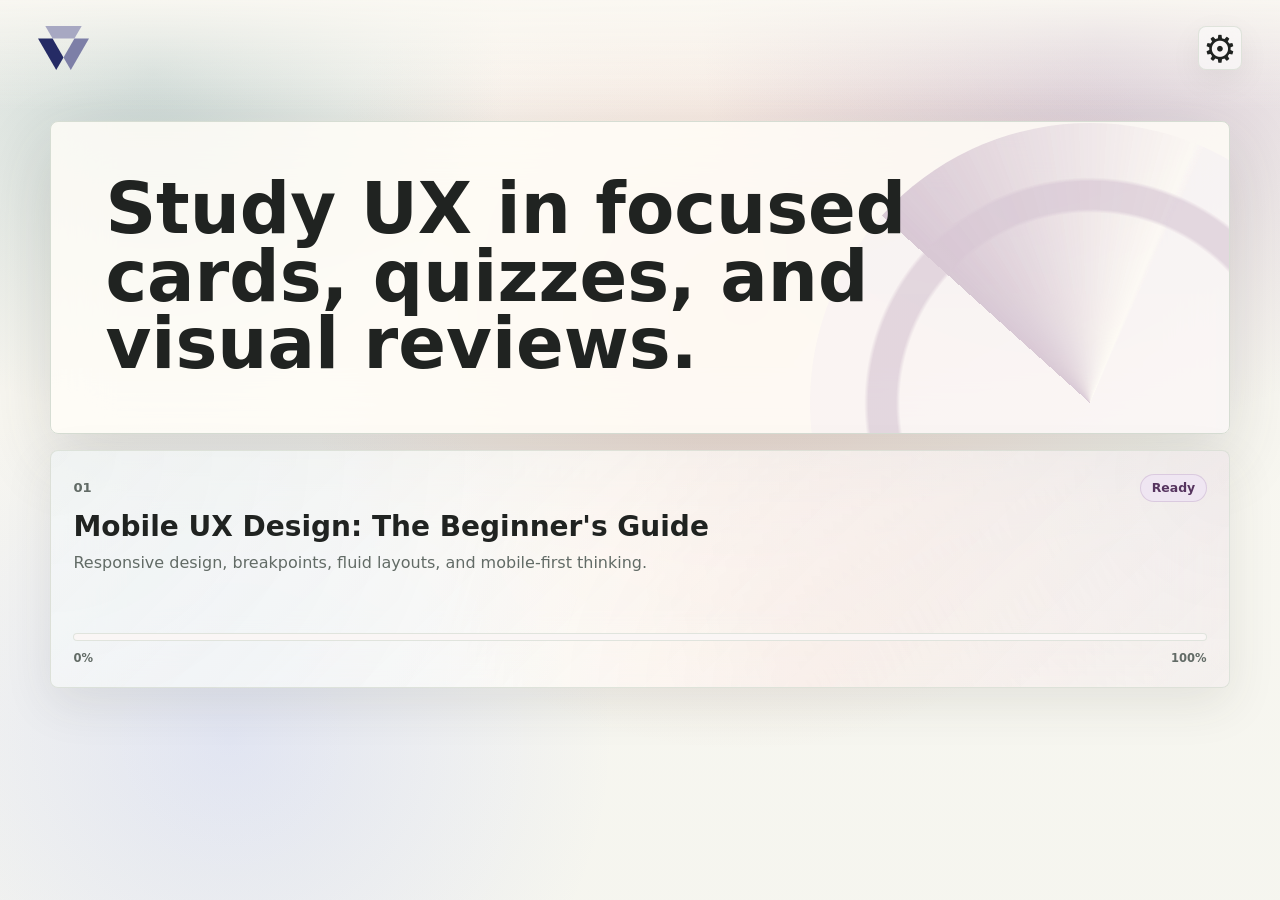
==== index.html @ ad71a4c9 "Center settings gear on all pages" ====
<!doctype html>
<html lang="en">
  <head>
    <meta charset="utf-8" />
    <meta name="viewport" content="width=device-width, initial-scale=1" />
    <meta name="theme-color" content="#28666e" />
    <title>UX Study App</title>
    <link rel="icon" href="assets/app-icon.svg" type="image/svg+xml" />
    <link rel="manifest" href="manifest.json" />
    <link rel="stylesheet" href="style.css?v=16" />
  </head>
  <body data-page="dashboard">
    <header class="app-topbar simple-topbar">
      <img class="home-logo" src="assets/Logo.svg" alt="GK" style="height:44px;width:auto;display:block;object-fit:contain;" />
      <button class="icon-button" type="button" data-open-settings aria-label="Open settings">
        <span class="gear-symbol" aria-hidden="true">⚙</span>
      </button>
    </header>

    <main class="shell">
      <section class="dashboard-hero">
        <div>
          <h1>Study UX in focused cards, quizzes, and visual reviews.</h1>
        </div>
      </section>

      <section class="course-grid" data-course-grid aria-label="Courses">
        <a
          class="course-card"
          href="courses/course-03-mobile-ux-design.html?v=16"
          data-course-card
          data-course-id="course-03"
          data-total-cards="12"
        >
          <div class="course-body">
            <div class="course-meta">
              <span class="course-small-number">01</span>
              <span class="pill">Ready</span>
            </div>
            <h2>Mobile UX Design: The Beginner's Guide</h2>
            <p>Responsive design, breakpoints, fluid layouts, and mobile-first thinking.</p>
            <div class="course-progress" aria-label="0% complete" data-course-progress>
              <span style="width: 0%"></span>
            </div>
            <div class="progress-scale" aria-hidden="true">
              <span data-progress-current>0%</span>
              <span>100%</span>
            </div>
          </div>
        </a>
      </section>
    </main>

    <aside class="settings-panel" data-settings-panel aria-hidden="true">
      <div class="settings-card" role="dialog" aria-modal="true" aria-labelledby="settings-title">
        <div class="settings-head">
          <h2 id="settings-title">Settings</h2>
          <button class="icon-button" type="button" data-close-settings aria-label="Close settings">×</button>
        </div>

        <div class="setting-row">
          <span>Mode</span>
          <div class="icon-choice" data-theme-choices>
            <button type="button" data-theme-choice="light" aria-label="Light mode">☼</button>
            <button type="button" data-theme-choice="dark" aria-label="Dark mode">☾</button>
          </div>
        </div>

        <div class="setting-row">
          <span>Accent</span>
          <div class="swatch-row" data-accent-choices>
            <button class="swatch teal" type="button" data-accent-choice="teal" aria-label="Calm teal"></button>
            <button class="swatch navy" type="button" data-accent-choice="navy" aria-label="Navy blue"></button>
            <button class="swatch plum" type="button" data-accent-choice="plum" aria-label="Plum"></button>
            <button class="swatch green" type="button" data-accent-choice="green" aria-label="Forest green"></button>
            <button class="swatch ocean" type="button" data-accent-choice="ocean" aria-label="Ocean blue"></button>
            <button class="swatch sunset" type="button" data-accent-choice="sunset" aria-label="Sunset"></button>
            <button class="swatch candy" type="button" data-accent-choice="candy" aria-label="Candy"></button>
            <button class="swatch mono-blue" type="button" data-accent-choice="mono-blue" aria-label="Black and blue"></button>
            <button class="swatch contrast" type="button" data-accent-choice="contrast" aria-label="High contrast"></button>
          </div>
        </div>

        <div class="setting-row">
          <span>Text size</span>
          <div class="stepper">
            <button type="button" data-text-decrease aria-label="Decrease text size">−</button>
            <strong data-text-size-value>0</strong>
            <button type="button" data-text-increase aria-label="Increase text size">+</button>
          </div>
        </div>

        <label class="toggle-row">
          <input data-setting-motion type="checkbox" />
          <span>Reduce motion</span>
        </label>
      </div>
    </aside>

    <script src="app.js?v=16"></script>
  </body>
</html>
---- style.css ----
:root {
  color-scheme: light;
  --bg: #faf8f2;
  --surface: rgba(255, 253, 247, 0.84);
  --surface-solid: #fffdf7;
  --surface-soft: #eef1ea;
  --text: #202321;
  --muted: #626b66;
  --border: #d6ddd3;
  --primary: #7b4c86;
  --primary-strong: #56345f;
  --summary-color: #b83bd6;
  --primary-soft: #eadff0;
  --accent: #28666e;
  --accent-2: #d8644f;
  --success: #2f7d57;
  --danger: #ad3636;
  --glass: rgba(255, 255, 255, 0.54);
  --glass-strong: rgba(255, 255, 255, 0.72);
  --shadow: 0 24px 70px rgba(54, 58, 52, 0.16);
  --radius: 8px;
  --font-scale: 1;
}

[data-theme="dark"] {
  color-scheme: dark;
  --bg: #121412;
  --surface: rgba(28, 31, 29, 0.86);
  --surface-solid: #1d211f;
  --surface-soft: #29302c;
  --text: #f4f1e9;
  --muted: #bdc6bf;
  --border: #3a453f;
  --primary: #c391d2;
  --primary-strong: #ead8f0;
  --summary-color: #f0a7ff;
  --primary-soft: #392442;
  --accent: #8dcfca;
  --accent-2: #f18b79;
  --glass: rgba(255, 255, 255, 0.08);
  --glass-strong: rgba(255, 255, 255, 0.12);
  --shadow: 0 24px 70px rgba(0, 0, 0, 0.34);
}

[data-accent="teal"] {
  --primary: #7b4c86;
  --primary-strong: #56345f;
  --summary-color: #b83bd6;
  --primary-soft: #eadff0;
  --accent: #28666e;
  --accent-2: #d8644f;
}

[data-accent="navy"] {
  --primary: #244f95;
  --primary-strong: #15345f;
  --summary-color: #126dff;
  --primary-soft: #dfe8f8;
  --accent: #a84272;
  --accent-2: #d8a34f;
}

[data-accent="plum"] {
  --primary: #8a4f92;
  --primary-strong: #5f3568;
  --summary-color: #d43af0;
  --primary-soft: #f0e0f2;
  --accent: #d15e73;
  --accent-2: #2f7d6d;
}

[data-accent="green"] {
  --primary: #2f7d57;
  --primary-strong: #1d5238;
  --summary-color: #00a86b;
  --primary-soft: #dceee4;
  --accent: #765aa6;
  --accent-2: #c46d3a;
}

[data-accent="ocean"] {
  --primary: #0f67ff;
  --primary-strong: #063a98;
  --summary-color: #0077ff;
  --primary-soft: #dce8ff;
  --accent: #00a6a6;
  --accent-2: #77d6ff;
}

[data-accent="sunset"] {
  --primary: #ef6a3a;
  --primary-strong: #963412;
  --summary-color: #ff5a1f;
  --primary-soft: #fde4d8;
  --accent: #8d4bb3;
  --accent-2: #f3b13d;
}

[data-accent="candy"] {
  --primary: #ec4899;
  --primary-strong: #9d174d;
  --summary-color: #ff2ea6;
  --primary-soft: #fce7f3;
  --accent: #7c3aed;
  --accent-2: #22d3ee;
}

[data-accent="mono-blue"] {
  --primary: #0f67ff;
  --primary-strong: #050505;
  --summary-color: #005eff;
  --primary-soft: #e8e8e8;
  --accent: #050505;
  --accent-2: #0f67ff;
}

[data-accent="contrast"] {
  --bg: #ffffff;
  --surface: #ffffff;
  --surface-solid: #ffffff;
  --surface-soft: #f2f2f2;
  --text: #000000;
  --muted: #2f2f2f;
  --border: #000000;
  --primary: #0047ff;
  --primary-strong: #002aa0;
  --summary-color: #0047ff;
  --primary-soft: #e5ecff;
  --accent: #b00020;
  --accent-2: #006b3f;
}

[data-text-size="1"] {
  --font-scale: 1.08;
}

[data-text-size="2"] {
  --font-scale: 1.16;
}

[data-reduced-motion="true"] *,
[data-reduced-motion="true"] *::before,
[data-reduced-motion="true"] *::after {
  animation-duration: 0.001ms !important;
  scroll-behavior: auto !important;
  transition-duration: 0.001ms !important;
}

* {
  box-sizing: border-box;
}

html {
  background: var(--bg);
  color: var(--text);
  font-family: Inter, ui-sans-serif, system-ui, -apple-system, BlinkMacSystemFont, "Segoe UI", sans-serif;
  font-size: calc(16px * var(--font-scale));
}

body {
  min-height: 100vh;
  margin: 0;
  background:
    radial-gradient(circle at 12% 8%, color-mix(in srgb, var(--accent) 22%, transparent), transparent 22rem),
    radial-gradient(circle at 86% 4%, color-mix(in srgb, var(--primary) 26%, transparent), transparent 25rem),
    radial-gradient(circle at 58% 34%, color-mix(in srgb, var(--accent-2) 16%, transparent), transparent 28rem),
    radial-gradient(circle at 18% 82%, color-mix(in srgb, #5f7cff 14%, transparent), transparent 24rem),
    linear-gradient(180deg, var(--bg), color-mix(in srgb, var(--surface-soft) 38%, var(--bg)));
}

body::before {
  position: fixed;
  inset: 0;
  z-index: -1;
  content: "";
  background-image:
    linear-gradient(color-mix(in srgb, var(--border) 32%, transparent) 1px, transparent 1px),
    linear-gradient(90deg, color-mix(in srgb, var(--border) 32%, transparent) 1px, transparent 1px);
  background-size: 34px 34px;
  mask-image: linear-gradient(to bottom, rgba(0, 0, 0, 0.25), transparent 52%);
}

button,
input,
select {
  font: inherit;
}

button,
select,
input {
  border-radius: var(--radius);
}

button {
  cursor: pointer;
}

button:disabled {
  cursor: not-allowed;
  opacity: 0.38;
}

button:focus-visible,
a:focus-visible,
input:focus-visible,
select:focus-visible {
  outline: 3px solid var(--accent-2);
  outline-offset: 3px;
}

a {
  color: inherit;
}

img {
  display: block;
  max-width: 100%;
  height: auto;
}

.sr-only {
  position: absolute;
  width: 1px;
  height: 1px;
  padding: 0;
  overflow: hidden;
  clip: rect(0, 0, 0, 0);
  white-space: nowrap;
  border: 0;
}

.app-topbar {
  position: sticky;
  top: 0;
  z-index: 20;
  display: flex;
  align-items: center;
  justify-content: space-between;
  min-height: 64px;
  padding: 1.6rem clamp(1rem, 4vw, 2.4rem);
  background: transparent;
}

.simple-topbar::before {
  position: fixed;
  inset: 0 0 auto;
  z-index: -1;
  height: 112px;
  content: "";
  background: linear-gradient(to bottom, color-mix(in srgb, var(--bg) 92%, transparent), transparent);
  pointer-events: none;
}

.simple-topbar + .shell,
.simple-topbar + .course-shell {
  padding-top: 1.6rem;
}

.back-link {
  display: inline-flex;
  align-items: center;
  min-height: 42px;
  color: var(--text);
  font-weight: 800;
  text-decoration: none;
}

.home-mark {
  display: inline-flex;
  align-items: center;
  min-height: 44px;
  color: #101010;
  font-size: 2.45rem;
  font-weight: 1000;
  line-height: 1;
  letter-spacing: 0;
}

.home-logo {
  display: block;
  width: auto;
  height: 44px;
  object-fit: contain;
}

[data-theme="dark"] .home-logo {
  filter: invert(1) hue-rotate(180deg) saturate(1.1);
}

.icon-button {
  display: inline-flex;
  width: 44px;
  height: 44px;
  align-items: center;
  justify-content: center;
  border: 1px solid color-mix(in srgb, var(--border) 76%, transparent);
  background: var(--glass);
  color: var(--text);
  box-shadow: 0 10px 32px rgba(0, 0, 0, 0.06);
  backdrop-filter: blur(22px);
  font-size: 2rem;
  font-weight: 900;
  line-height: 1;
  padding: 0;
}

.gear-symbol {
  display: inline-flex;
  align-items: center;
  justify-content: center;
  font-size: 2rem;
  line-height: 1;
  width: 1em;
  height: 1em;
  transform: translateY(0.02em) scale(1.18);
  transform-origin: center;
}

.shell,
.course-shell {
  width: min(1180px, calc(100% - 2rem));
  margin: 0 auto;
  padding: clamp(0.6rem, 3vw, 1.8rem) 0 6.5rem;
}

.dashboard-hero,
.course-intro {
  position: relative;
  overflow: hidden;
  padding: clamp(1.6rem, 6vw, 3.4rem);
  background: var(--surface);
  border: 1px solid var(--border);
  border-radius: var(--radius);
  box-shadow: var(--shadow);
  backdrop-filter: blur(28px);
}

.dashboard-hero::after,
.course-intro::after {
  position: absolute;
  inset: auto -12% -80% auto;
  width: min(560px, 62vw);
  aspect-ratio: 1;
  content: "";
  background:
    radial-gradient(circle, transparent 48%, color-mix(in srgb, var(--primary) 68%, transparent) 49% 56%, transparent 57%),
    conic-gradient(from -48deg, var(--primary), transparent 70deg, color-mix(in srgb, var(--primary-soft) 74%, transparent) 72deg);
  border-radius: 50%;
  opacity: 0.28;
}

.dashboard-hero h1,
.course-intro h1 {
  position: relative;
  z-index: 1;
  max-width: 900px;
  margin: 0;
  font-size: clamp(2.1rem, 5.5vw, 4.4rem);
  line-height: 0.96;
  letter-spacing: 0;
}

.course-intro h1 {
  max-width: 820px;
  font-size: clamp(2.3rem, 6vw, 4.8rem);
}

.course-intro p {
  position: relative;
  z-index: 1;
  max-width: 760px;
  margin: 1rem 0 0;
  color: var(--muted);
  font-size: 1.05rem;
  line-height: 1.65;
}

.eyebrow {
  margin: 0;
  color: var(--muted);
  font-size: 0.78rem;
  font-weight: 900;
  letter-spacing: 0.12em;
  text-transform: uppercase;
}

.course-grid {
  display: grid;
  grid-template-columns: repeat(auto-fit, minmax(260px, 1fr));
  gap: 1rem;
  margin-top: 1rem;
}

.course-card {
  display: grid;
  min-height: 238px;
  overflow: hidden;
  color: inherit;
  text-decoration: none;
  background:
    linear-gradient(135deg, var(--glass-strong), color-mix(in srgb, var(--surface) 72%, transparent)),
    radial-gradient(circle at 0% 0%, color-mix(in srgb, var(--accent) 18%, transparent), transparent 46%),
    radial-gradient(circle at 100% 10%, color-mix(in srgb, var(--primary) 23%, transparent), transparent 50%),
    radial-gradient(circle at 64% 100%, color-mix(in srgb, var(--accent-2) 15%, transparent), transparent 46%);
  border: 1px solid color-mix(in srgb, var(--border) 78%, transparent);
  border-radius: var(--radius);
  box-shadow: 0 16px 48px rgba(54, 58, 52, 0.1);
  backdrop-filter: blur(32px) saturate(1.25);
  transition: transform 180ms ease, box-shadow 180ms ease;
}

.course-card:not(.locked):hover {
  transform: translateY(-4px);
  box-shadow: 0 22px 64px rgba(54, 58, 52, 0.18);
}

.course-card.locked {
  opacity: 0.72;
}

.course-body {
  display: flex;
  flex-direction: column;
  gap: 0.62rem;
  padding: clamp(1rem, 3vw, 1.4rem);
}

.course-meta {
  display: flex;
  align-items: center;
  justify-content: space-between;
  gap: 0.5rem;
}

.course-small-number {
  color: var(--muted);
  font-size: 0.82rem;
  font-weight: 900;
}

.pill {
  display: inline-flex;
  align-items: center;
  min-height: 28px;
  padding: 0 0.65rem;
  background: color-mix(in srgb, var(--primary-soft) 78%, var(--surface-solid));
  color: var(--primary-strong);
  border: 1px solid color-mix(in srgb, var(--primary) 18%, transparent);
  border-radius: 999px;
  font-size: 0.78rem;
  font-weight: 900;
}

.course-card h2 {
  margin: 0;
  font-size: clamp(1.3rem, 3vw, 1.75rem);
  line-height: 1.06;
}

.course-card p {
  margin: 0;
  color: var(--muted);
  line-height: 1.55;
}

.course-progress {
  height: 8px;
  overflow: hidden;
  margin-top: auto;
  background: color-mix(in srgb, var(--surface-solid) 78%, var(--primary-soft));
  border: 1px solid color-mix(in srgb, var(--border) 70%, transparent);
  border-radius: 999px;
}

.course-progress::before,
.course-progress::after {
  position: absolute;
  width: 0;
  height: 0;
  overflow: hidden;
  content: "";
}

.progress-scale {
  display: flex;
  justify-content: space-between;
  color: var(--muted);
  font-size: 0.72rem;
  font-weight: 900;
}

.course-progress span {
  display: block;
  height: 100%;
  background: linear-gradient(90deg, var(--accent), var(--primary), var(--accent-2));
  border-radius: inherit;
}

.lesson-picker {
  display: grid;
  gap: 0.5rem;
  margin-bottom: 0.9rem;
  padding: 1rem;
  background: color-mix(in srgb, var(--surface-solid) 82%, transparent);
  border: 2px solid #101010;
  border-radius: var(--radius);
  box-shadow: 0 10px 34px rgba(54, 58, 52, 0.08);
  backdrop-filter: blur(24px);
}

.lesson-label {
  color: var(--muted);
  font-size: 0.78rem;
  font-weight: 900;
  letter-spacing: 0.1em;
  text-transform: uppercase;
}

.lesson-menu {
  display: grid;
  gap: 0.45rem;
  padding: 0.28rem;
  border: 4px solid transparent;
  border-radius: calc(var(--radius) + 12px);
}

.lesson-menu.open,
.lesson-menu:focus-within {
  border-color: var(--success);
}

.lesson-menu-button {
  width: 100%;
  min-height: 46px;
  border: 2px solid #101010;
  background: var(--surface-solid);
  color: var(--text);
  padding: 0.9rem 2.5rem 0.9rem 1rem;
  font-weight: 800;
  text-align: left;
  position: relative;
}

.lesson-menu-button::after {
  position: absolute;
  right: 1rem;
  top: 50%;
  content: "⌄";
  transform: translateY(-50%);
}

.lesson-menu.open .lesson-menu-button::after {
  content: "⌃";
}

.lesson-menu-list {
  display: grid;
  gap: 0.4rem;
}

.lesson-menu-list[hidden] {
  display: none;
}

.lesson-menu-list button {
  min-height: 44px;
  border: 1px solid var(--border);
  background: var(--surface-solid);
  color: var(--text);
  padding: 0.8rem 1rem;
  text-align: left;
  font-weight: 800;
}

.lesson-menu-list button.active {
  background: #101010;
  color: #ffffff;
  border-color: #101010;
}

.stacked-cards {
  display: grid;
  gap: 1rem;
  margin-top: 1rem;
}

.study-card,
.quiz-card {
  position: relative;
  overflow: hidden;
  background: var(--surface);
  border: 1px solid var(--border);
  border-radius: var(--radius);
  box-shadow: var(--shadow);
  backdrop-filter: blur(24px);
}

.study-card {
  display: flex;
  flex-direction: column;
}

.study-card figure {
  display: block;
  margin: 0;
  padding: 0;
  background: transparent;
}

.study-card figure img {
  width: 100%;
  max-height: none;
  object-fit: contain;
  background: var(--surface-solid);
  border-top: 1px solid var(--border);
  border-radius: 0;
}

.study-card figcaption {
  padding: 0.85rem clamp(1.2rem, 4vw, 2rem) 1rem;
  color: var(--muted);
  font-size: 0.86rem;
  font-weight: 800;
}

.card-content {
  display: grid;
  gap: 0.85rem;
  padding: clamp(1.35rem, 4vw, 2.15rem);
  padding-right: clamp(4rem, 8vw, 5rem);
}

.card-content h2 {
  margin: 0;
  font-size: clamp(1.65rem, 4vw, 3.2rem);
  line-height: 1.02;
  letter-spacing: 0;
}

.card-content p {
  margin: 0;
  color: color-mix(in srgb, var(--text) 72%, var(--muted));
  font-size: clamp(1.12rem, 2.2vw, 1.32rem);
  line-height: 1.78;
}

.card-content strong {
  color: var(--text);
  font-weight: 950;
}

.card-summary,
.card-summary strong {
  color: var(--summary-color) !important;
}

.complete-check {
  position: absolute;
  top: 1rem;
  right: 1rem;
  z-index: 2;
  display: grid;
  width: 44px;
  height: 44px;
  place-items: center;
  border: 1px solid color-mix(in srgb, var(--border) 70%, transparent);
  background: color-mix(in srgb, var(--surface-soft) 82%, transparent);
  color: color-mix(in srgb, var(--muted) 58%, transparent);
  border-radius: 50%;
  font-size: 1.35rem;
  font-weight: 1000;
}

.complete-check.done {
  background: linear-gradient(135deg, var(--accent), var(--primary), var(--accent-2));
  color: #ffffff;
  border-color: transparent;
  box-shadow: 0 10px 30px color-mix(in srgb, var(--primary) 28%, transparent);
}

.quiz-card {
  display: grid;
  gap: 1rem;
  margin-top: 1rem;
  padding: clamp(1.1rem, 4vw, 2rem);
}

.quiz-card h2 {
  max-width: 860px;
  margin: 0;
  font-size: clamp(1.8rem, 4vw, 3.6rem);
  line-height: 1.04;
}

.quiz-options {
  display: grid;
  gap: 0.65rem;
}

.quiz-options button {
  min-height: 54px;
  border: 1px solid var(--border);
  padding: 0.9rem 1rem;
  background: var(--surface-solid);
  color: var(--text);
  text-align: left;
  line-height: 1.4;
  font-weight: 800;
}

.quiz-options button.correct {
  border-color: var(--success);
  background: color-mix(in srgb, var(--success) 18%, var(--surface-solid));
}

.quiz-options button.wrong {
  border-color: var(--danger);
  background: color-mix(in srgb, var(--danger) 16%, var(--surface-solid));
}

.quiz-feedback {
  min-height: 58px;
  padding: 0.85rem;
  color: var(--muted);
  background: var(--surface-soft);
  border: 1px solid var(--border);
  border-radius: var(--radius);
  line-height: 1.55;
}

.primary-button,
.danger-button {
  min-height: 46px;
  border: 1px solid var(--border);
  padding: 0 1rem;
  background: var(--surface-solid);
  color: var(--text);
  font-weight: 900;
}

.primary-button {
  background: #101010;
  color: #ffffff;
  border-color: #101010;
}

.danger-button {
  color: var(--danger);
}

.settings-panel {
  position: fixed;
  inset: 0;
  z-index: 40;
  display: none;
  place-items: center;
  padding: 1rem;
  background: rgba(0, 0, 0, 0.34);
}

.settings-panel.open {
  display: grid;
}

.settings-card {
  display: grid;
  gap: 1.05rem;
  width: min(430px, 100%);
  padding: 1rem;
  background: var(--surface-solid);
  border: 1px solid var(--border);
  border-radius: var(--radius);
  box-shadow: var(--shadow);
}

.settings-head {
  display: flex;
  align-items: center;
  justify-content: space-between;
  gap: 1rem;
}

.settings-head h2 {
  margin: 0;
}

.setting-row,
.toggle-row {
  display: grid;
  gap: 0.5rem;
}

.setting-row > span,
.toggle-row span {
  color: var(--muted);
  font-weight: 800;
}

.icon-choice,
.swatch-row,
.stepper {
  display: flex;
  flex-wrap: wrap;
  gap: 0.55rem;
  align-items: center;
}

.icon-choice button,
.stepper button {
  display: grid;
  width: 44px;
  height: 44px;
  place-items: center;
  border: 1px solid var(--border);
  background: var(--surface-soft);
  color: var(--text);
  font-size: 1.25rem;
  font-weight: 900;
}

.icon-choice button.active,
.stepper button:active {
  background: #101010;
  color: #ffffff;
  border-color: #101010;
}

.swatch {
  width: 36px;
  height: 36px;
  border: 2px solid transparent;
  border-radius: 50%;
}

.swatch.active {
  border-color: var(--text);
  box-shadow: 0 0 0 4px var(--surface-soft);
}

.swatch.teal {
  background: linear-gradient(135deg, #28666e, #7b4c86);
}

.swatch.navy {
  background: linear-gradient(135deg, #174a7c, #b34d75);
}

.swatch.plum {
  background: linear-gradient(135deg, #8a4f92, #d15e73);
}

.swatch.green {
  background: linear-gradient(135deg, #2f7d57, #c46d3a);
}

.swatch.ocean {
  background: linear-gradient(135deg, #00a6a6, #0f67ff, #77d6ff);
}

.swatch.sunset {
  background: linear-gradient(135deg, #ef6a3a, #f3b13d, #8d4bb3);
}

.swatch.candy {
  background: linear-gradient(135deg, #ec4899, #7c3aed, #22d3ee);
}

.swatch.mono-blue {
  background: linear-gradient(135deg, #000000 0 44%, #ffffff 44% 51%, #0f67ff 51%);
}

.swatch.contrast {
  background: linear-gradient(135deg, #000000 0 46%, #ffffff 46% 55%, #0047ff 55%);
}

.stepper strong {
  display: grid;
  width: 48px;
  height: 44px;
  place-items: center;
  background: var(--surface-soft);
  border: 1px solid var(--border);
  border-radius: var(--radius);
}

.toggle-row {
  grid-template-columns: 22px 1fr;
  align-items: center;
}

.bottom-nav {
  position: fixed;
  right: 0;
  bottom: 0;
  left: 0;
  z-index: 15;
  display: grid;
  grid-template-columns: 56px minmax(0, 1fr) 56px;
  gap: 0.7rem;
  width: min(680px, calc(100% - 1rem));
  margin: 0 auto;
  padding: 0.65rem max(0.5rem, env(safe-area-inset-left)) max(0.65rem, env(safe-area-inset-bottom)) max(0.5rem, env(safe-area-inset-right));
  background: transparent;
}

.circle-nav,
.quiz-launch {
  min-height: 54px;
  border: 1px solid var(--border);
  background: var(--surface-solid);
  color: var(--text);
  box-shadow: 0 16px 42px rgba(54, 58, 52, 0.16);
  font-weight: 900;
}

.circle-nav {
  width: 54px;
  border-radius: 50%;
  font-size: 1.8rem;
}

.quiz-launch {
  border-radius: 999px;
  background: #101010;
  color: #ffffff;
  border-color: #101010;
}

@media (max-width: 820px) {
  .shell,
  .course-shell {
    width: min(100% - 2rem, 720px);
  }

  .dashboard-hero,
  .course-intro {
    padding: 1.15rem;
  }

  .dashboard-hero h1 {
    font-size: clamp(2.25rem, 10.5vw, 3.8rem);
  }

  .course-intro h1 {
    font-size: clamp(2.4rem, 12vw, 4.6rem);
  }

  .course-grid {
    grid-template-columns: 1fr;
  }

  .course-card {
    min-height: 224px;
  }

  .card-content {
    padding: 2rem;
    padding-right: 4.65rem;
  }
}

@media (max-width: 440px) {
  .app-topbar {
    padding: 1.25rem 0.8rem;
  }

  .simple-topbar + .shell,
  .simple-topbar + .course-shell {
    padding-top: 1.25rem;
  }

  .dashboard-hero h1 {
    font-size: clamp(2.1rem, 9.6vw, 3.4rem);
  }

  .course-body {
    padding: 1.25rem;
  }

  .bottom-nav {
    grid-template-columns: 50px minmax(0, 1fr) 50px;
  }

  .circle-nav {
    width: 50px;
    min-height: 50px;
  }

  .quiz-launch {
    min-height: 50px;
  }
}
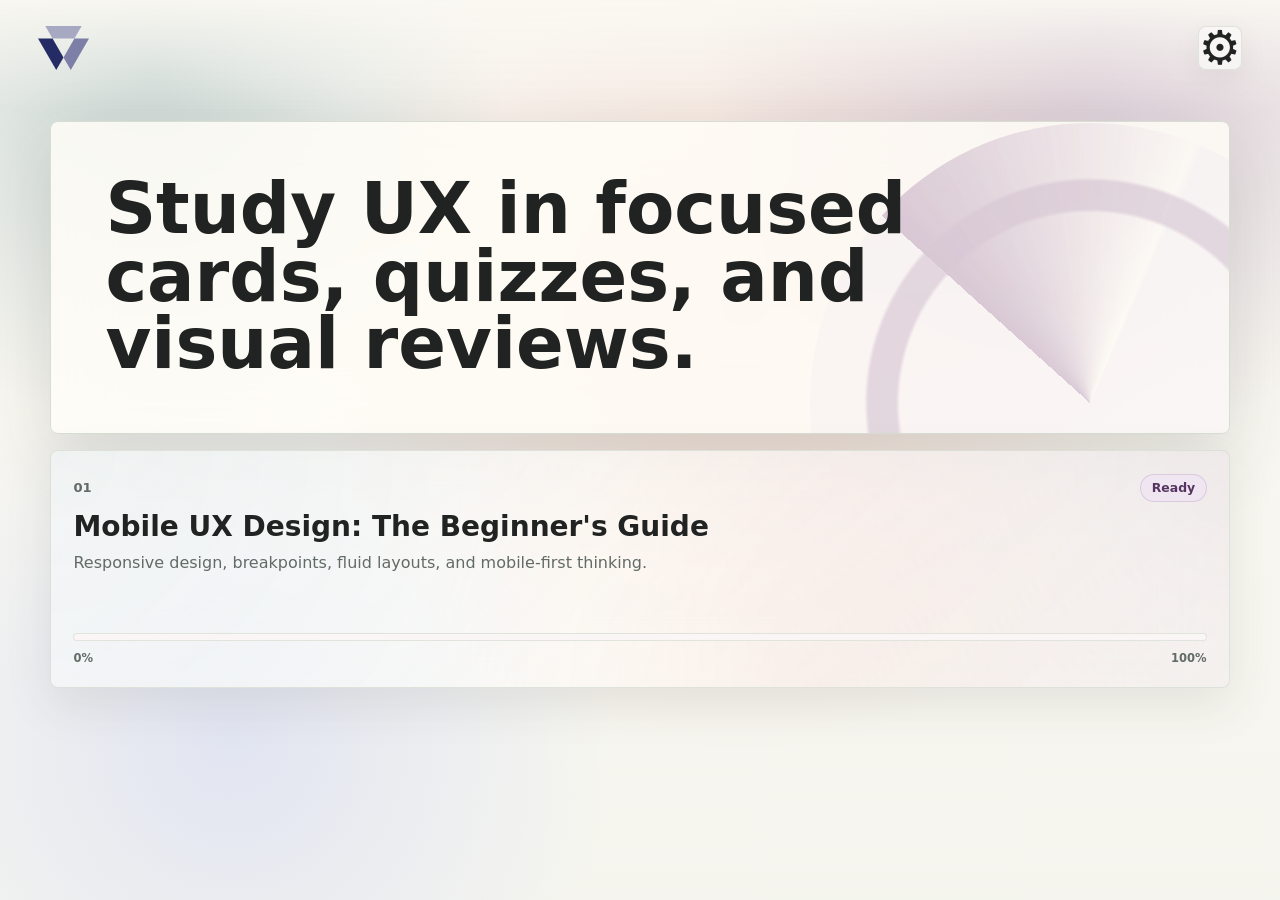
==== commit 045d4330: "Enlarge centered gear symbol" ====
--- a/index.html
+++ b/index.html
@@ -7,7 +7,7 @@
     <title>UX Study App</title>
     <link rel="icon" href="assets/app-icon.svg" type="image/svg+xml" />
     <link rel="manifest" href="manifest.json" />
-    <link rel="stylesheet" href="style.css?v=16" />
+    <link rel="stylesheet" href="style.css?v=17" />
   </head>
   <body data-page="dashboard">
     <header class="app-topbar simple-topbar">
@@ -27,7 +27,7 @@
       <section class="course-grid" data-course-grid aria-label="Courses">
         <a
           class="course-card"
-          href="courses/course-03-mobile-ux-design.html?v=16"
+          href="courses/course-03-mobile-ux-design.html?v=17"
           data-course-card
           data-course-id="course-03"
           data-total-cards="12"
@@ -97,6 +97,6 @@
       </div>
     </aside>
 
-    <script src="app.js?v=16"></script>
+    <script src="app.js?v=17"></script>
   </body>
 </html>
--- a/style.css
+++ b/style.css
@@ -309,11 +309,11 @@
   display: inline-flex;
   align-items: center;
   justify-content: center;
-  font-size: 2rem;
+  font-size: 2.35rem;
   line-height: 1;
   width: 1em;
   height: 1em;
-  transform: translateY(0.02em) scale(1.18);
+  transform: translateY(0.02em) scale(1.25);
   transform-origin: center;
 }
 
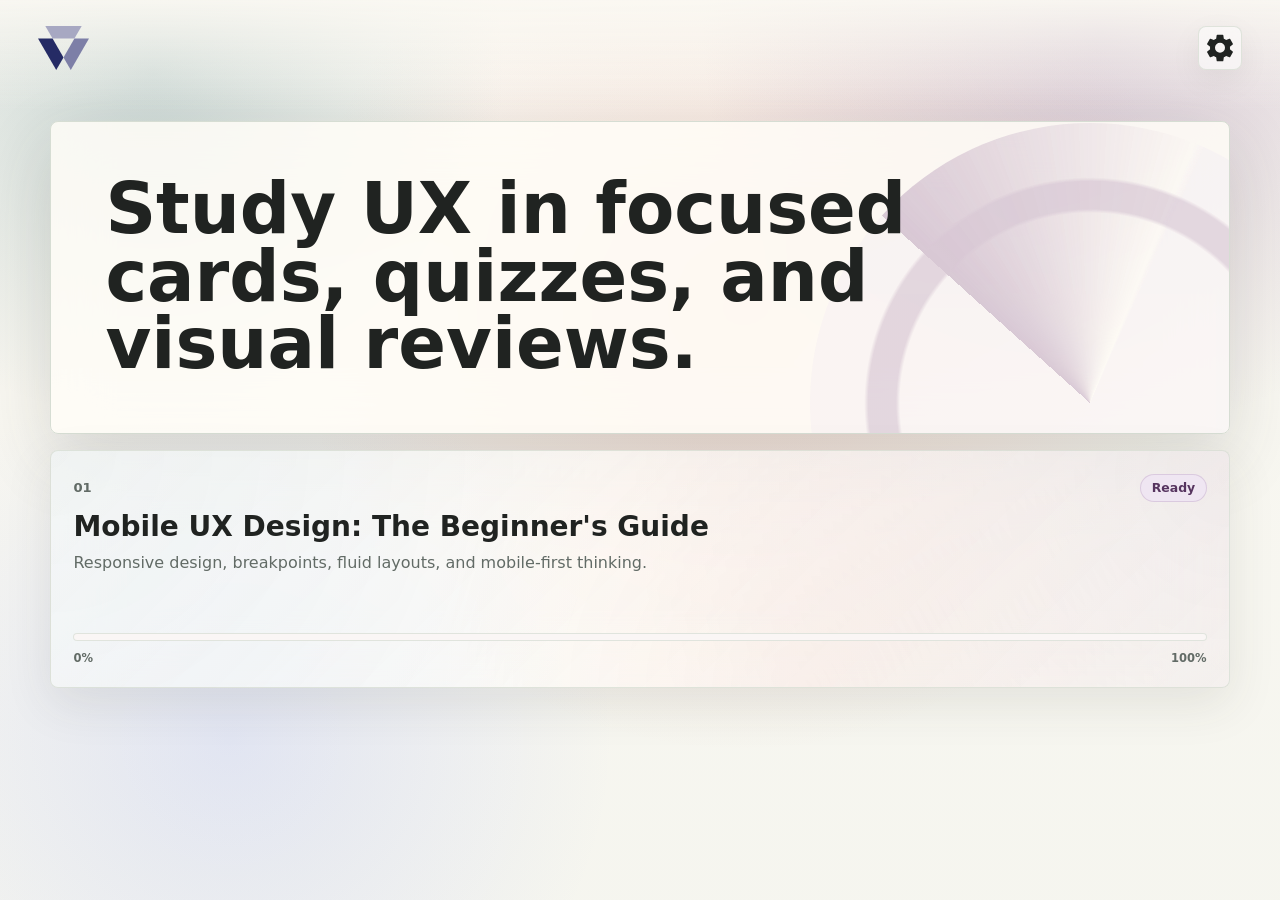
==== commit 8be888ae: "Use CSS gear icon mask" ====
--- a/index.html
+++ b/index.html
@@ -7,13 +7,13 @@
     <title>UX Study App</title>
     <link rel="icon" href="assets/app-icon.svg" type="image/svg+xml" />
     <link rel="manifest" href="manifest.json" />
-    <link rel="stylesheet" href="style.css?v=17" />
+    <link rel="stylesheet" href="style.css?v=18" />
   </head>
   <body data-page="dashboard">
     <header class="app-topbar simple-topbar">
       <img class="home-logo" src="assets/Logo.svg" alt="GK" style="height:44px;width:auto;display:block;object-fit:contain;" />
       <button class="icon-button" type="button" data-open-settings aria-label="Open settings">
-        <span class="gear-symbol" aria-hidden="true">⚙</span>
+        <span class="gear-symbol" aria-hidden="true"></span>
       </button>
     </header>
 
@@ -27,7 +27,7 @@
       <section class="course-grid" data-course-grid aria-label="Courses">
         <a
           class="course-card"
-          href="courses/course-03-mobile-ux-design.html?v=17"
+          href="courses/course-03-mobile-ux-design.html?v=18"
           data-course-card
           data-course-id="course-03"
           data-total-cards="12"
@@ -97,6 +97,6 @@
       </div>
     </aside>
 
-    <script src="app.js?v=17"></script>
+    <script src="app.js?v=18"></script>
   </body>
 </html>
--- a/style.css
+++ b/style.css
@@ -306,15 +306,12 @@
 }
 
 .gear-symbol {
-  display: inline-flex;
-  align-items: center;
-  justify-content: center;
-  font-size: 2.35rem;
-  line-height: 1;
-  width: 1em;
-  height: 1em;
-  transform: translateY(0.02em) scale(1.25);
-  transform-origin: center;
+  display: block;
+  width: 32px;
+  height: 32px;
+  background: currentColor;
+  mask: url("data:image/svg+xml,%3Csvg viewBox='0 0 24 24' xmlns='http://www.w3.org/2000/svg'%3E%3Cpath fill='black' d='M19.43 12.98c.04-.32.07-.65.07-.98s-.02-.66-.07-.98l2.11-1.65c.19-.15.24-.42.12-.64l-2-3.46c-.12-.22-.37-.31-.6-.22l-2.49 1a7.28 7.28 0 0 0-1.69-.98L14.5 2.42A.5.5 0 0 0 14 2h-4a.5.5 0 0 0-.5.42L9.12 5.07c-.61.24-1.18.56-1.69.98l-2.49-1a.5.5 0 0 0-.6.22l-2 3.46a.5.5 0 0 0 .12.64l2.11 1.65a7.93 7.93 0 0 0 0 1.96l-2.11 1.65a.5.5 0 0 0-.12.64l2 3.46c.12.22.37.31.6.22l2.49-1c.51.4 1.08.73 1.69.98l.38 2.65c.04.24.25.42.5.42h4c.25 0 .46-.18.5-.42l.38-2.65c.61-.24 1.18-.56 1.69-.98l2.49 1c.23.08.48 0 .6-.22l2-3.46a.5.5 0 0 0-.12-.64l-2.11-1.65ZM12 15.5A3.5 3.5 0 1 1 12 8a3.5 3.5 0 0 1 0 7.5Z'/%3E%3C/svg%3E") center / contain no-repeat;
+  -webkit-mask: url("data:image/svg+xml,%3Csvg viewBox='0 0 24 24' xmlns='http://www.w3.org/2000/svg'%3E%3Cpath fill='black' d='M19.43 12.98c.04-.32.07-.65.07-.98s-.02-.66-.07-.98l2.11-1.65c.19-.15.24-.42.12-.64l-2-3.46c-.12-.22-.37-.31-.6-.22l-2.49 1a7.28 7.28 0 0 0-1.69-.98L14.5 2.42A.5.5 0 0 0 14 2h-4a.5.5 0 0 0-.5.42L9.12 5.07c-.61.24-1.18.56-1.69.98l-2.49-1a.5.5 0 0 0-.6.22l-2 3.46a.5.5 0 0 0 .12.64l2.11 1.65a7.93 7.93 0 0 0 0 1.96l-2.11 1.65a.5.5 0 0 0-.12.64l2 3.46c.12.22.37.31.6.22l2.49-1c.51.4 1.08.73 1.69.98l.38 2.65c.04.24.25.42.5.42h4c.25 0 .46-.18.5-.42l.38-2.65c.61-.24 1.18-.56 1.69-.98l2.49 1c.23.08.48 0 .6-.22l2-3.46a.5.5 0 0 0-.12-.64l-2.11-1.65ZM12 15.5A3.5 3.5 0 1 1 12 8a3.5 3.5 0 0 1 0 7.5Z'/%3E%3C/svg%3E") center / contain no-repeat;
 }
 
 .shell,
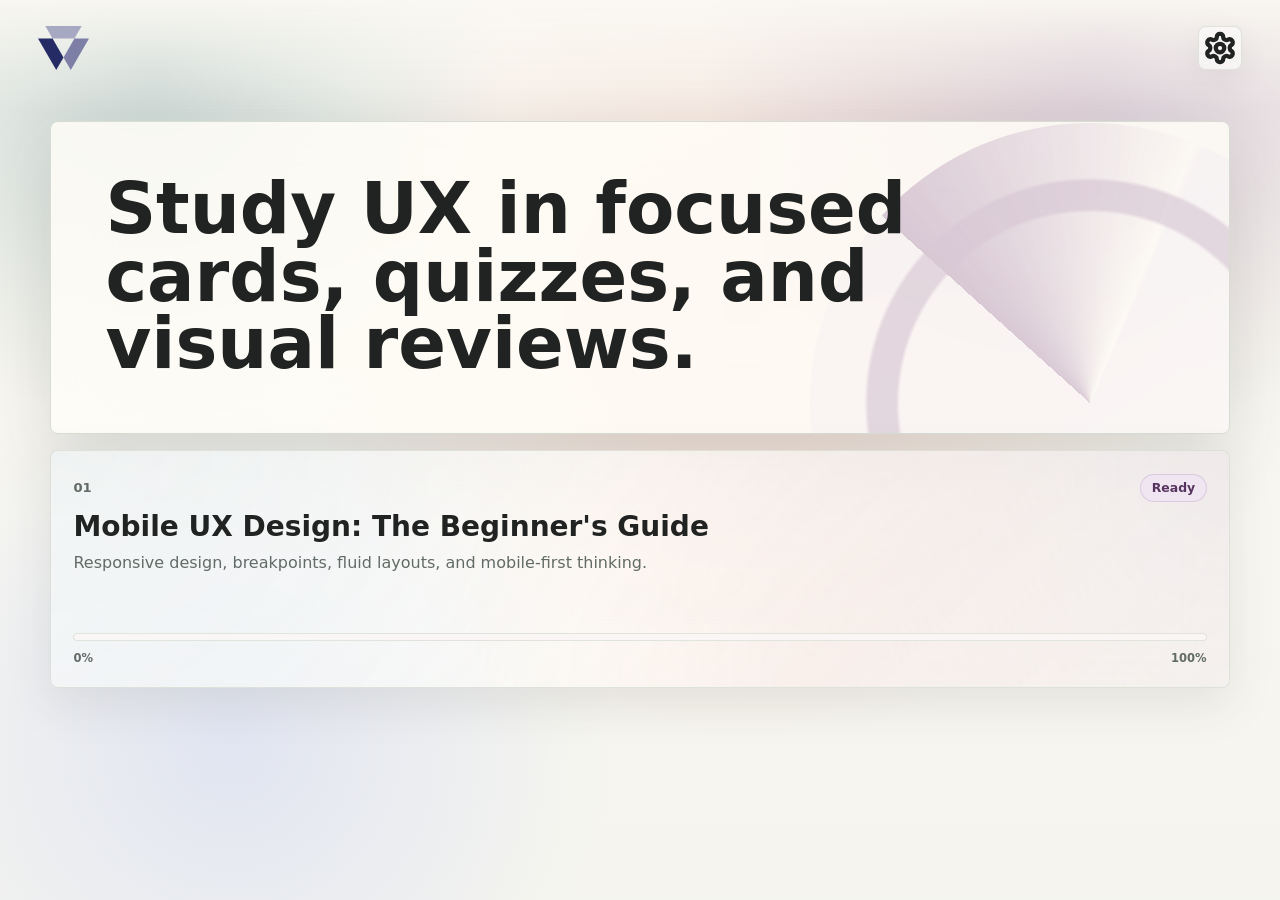
==== commit 30d5c53e: "Refine summary color and gear icon" ====
--- a/index.html
+++ b/index.html
@@ -7,13 +7,16 @@
     <title>UX Study App</title>
     <link rel="icon" href="assets/app-icon.svg" type="image/svg+xml" />
     <link rel="manifest" href="manifest.json" />
-    <link rel="stylesheet" href="style.css?v=18" />
+    <link rel="stylesheet" href="style.css?v=19" />
   </head>
   <body data-page="dashboard">
     <header class="app-topbar simple-topbar">
       <img class="home-logo" src="assets/Logo.svg" alt="GK" style="height:44px;width:auto;display:block;object-fit:contain;" />
       <button class="icon-button" type="button" data-open-settings aria-label="Open settings">
-        <span class="gear-symbol" aria-hidden="true"></span>
+        <svg class="gear-symbol" aria-hidden="true" viewBox="0 0 24 24">
+          <path d="M12.22 2h-.44a2 2 0 0 0-2 2v.18a2 2 0 0 1-1 1.73l-.43.25a2 2 0 0 1-2 0l-.15-.08a2 2 0 0 0-2.73.73l-.22.38a2 2 0 0 0 .73 2.73l.15.1a2 2 0 0 1 1 1.72v.51a2 2 0 0 1-1 1.74l-.15.09a2 2 0 0 0-.73 2.73l.22.38a2 2 0 0 0 2.73.73l.15-.08a2 2 0 0 1 2 0l.43.25a2 2 0 0 1 1 1.73V20a2 2 0 0 0 2 2h.44a2 2 0 0 0 2-2v-.18a2 2 0 0 1 1-1.73l.43-.25a2 2 0 0 1 2 0l.15.08a2 2 0 0 0 2.73-.73l.22-.38a2 2 0 0 0-.73-2.73l-.15-.09a2 2 0 0 1-1-1.74v-.5a2 2 0 0 1 1-1.74l.15-.09a2 2 0 0 0 .73-2.73l-.22-.38a2 2 0 0 0-2.73-.73l-.15.08a2 2 0 0 1-2 0l-.43-.25a2 2 0 0 1-1-1.73V4a2 2 0 0 0-2-2z"></path>
+          <circle cx="12" cy="12" r="3"></circle>
+        </svg>
       </button>
     </header>
 
@@ -27,7 +30,7 @@
       <section class="course-grid" data-course-grid aria-label="Courses">
         <a
           class="course-card"
-          href="courses/course-03-mobile-ux-design.html?v=18"
+          href="courses/course-03-mobile-ux-design.html?v=19"
           data-course-card
           data-course-id="course-03"
           data-total-cards="12"
@@ -97,6 +100,6 @@
       </div>
     </aside>
 
-    <script src="app.js?v=18"></script>
+    <script src="app.js?v=19"></script>
   </body>
 </html>
--- a/style.css
+++ b/style.css
@@ -9,7 +9,7 @@
   --border: #d6ddd3;
   --primary: #7b4c86;
   --primary-strong: #56345f;
-  --summary-color: #b83bd6;
+  --summary-color: #8f5a9a;
   --primary-soft: #eadff0;
   --accent: #28666e;
   --accent-2: #d8644f;
@@ -33,7 +33,7 @@
   --border: #3a453f;
   --primary: #c391d2;
   --primary-strong: #ead8f0;
-  --summary-color: #f0a7ff;
+  --summary-color: #d7a3e4;
   --primary-soft: #392442;
   --accent: #8dcfca;
   --accent-2: #f18b79;
@@ -45,7 +45,7 @@
 [data-accent="teal"] {
   --primary: #7b4c86;
   --primary-strong: #56345f;
-  --summary-color: #b83bd6;
+  --summary-color: #8f5a9a;
   --primary-soft: #eadff0;
   --accent: #28666e;
   --accent-2: #d8644f;
@@ -54,7 +54,7 @@
 [data-accent="navy"] {
   --primary: #244f95;
   --primary-strong: #15345f;
-  --summary-color: #126dff;
+  --summary-color: #2f65b7;
   --primary-soft: #dfe8f8;
   --accent: #a84272;
   --accent-2: #d8a34f;
@@ -63,7 +63,7 @@
 [data-accent="plum"] {
   --primary: #8a4f92;
   --primary-strong: #5f3568;
-  --summary-color: #d43af0;
+  --summary-color: #a75bb5;
   --primary-soft: #f0e0f2;
   --accent: #d15e73;
   --accent-2: #2f7d6d;
@@ -72,7 +72,7 @@
 [data-accent="green"] {
   --primary: #2f7d57;
   --primary-strong: #1d5238;
-  --summary-color: #00a86b;
+  --summary-color: #2f8a62;
   --primary-soft: #dceee4;
   --accent: #765aa6;
   --accent-2: #c46d3a;
@@ -81,7 +81,7 @@
 [data-accent="ocean"] {
   --primary: #0f67ff;
   --primary-strong: #063a98;
-  --summary-color: #0077ff;
+  --summary-color: #2876c9;
   --primary-soft: #dce8ff;
   --accent: #00a6a6;
   --accent-2: #77d6ff;
@@ -90,7 +90,7 @@
 [data-accent="sunset"] {
   --primary: #ef6a3a;
   --primary-strong: #963412;
-  --summary-color: #ff5a1f;
+  --summary-color: #c96545;
   --primary-soft: #fde4d8;
   --accent: #8d4bb3;
   --accent-2: #f3b13d;
@@ -99,7 +99,7 @@
 [data-accent="candy"] {
   --primary: #ec4899;
   --primary-strong: #9d174d;
-  --summary-color: #ff2ea6;
+  --summary-color: #c7478b;
   --primary-soft: #fce7f3;
   --accent: #7c3aed;
   --accent-2: #22d3ee;
@@ -108,7 +108,7 @@
 [data-accent="mono-blue"] {
   --primary: #0f67ff;
   --primary-strong: #050505;
-  --summary-color: #005eff;
+  --summary-color: #245ed1;
   --primary-soft: #e8e8e8;
   --accent: #050505;
   --accent-2: #0f67ff;
@@ -307,11 +307,13 @@
 
 .gear-symbol {
   display: block;
-  width: 32px;
-  height: 32px;
-  background: currentColor;
-  mask: url("data:image/svg+xml,%3Csvg viewBox='0 0 24 24' xmlns='http://www.w3.org/2000/svg'%3E%3Cpath fill='black' d='M19.43 12.98c.04-.32.07-.65.07-.98s-.02-.66-.07-.98l2.11-1.65c.19-.15.24-.42.12-.64l-2-3.46c-.12-.22-.37-.31-.6-.22l-2.49 1a7.28 7.28 0 0 0-1.69-.98L14.5 2.42A.5.5 0 0 0 14 2h-4a.5.5 0 0 0-.5.42L9.12 5.07c-.61.24-1.18.56-1.69.98l-2.49-1a.5.5 0 0 0-.6.22l-2 3.46a.5.5 0 0 0 .12.64l2.11 1.65a7.93 7.93 0 0 0 0 1.96l-2.11 1.65a.5.5 0 0 0-.12.64l2 3.46c.12.22.37.31.6.22l2.49-1c.51.4 1.08.73 1.69.98l.38 2.65c.04.24.25.42.5.42h4c.25 0 .46-.18.5-.42l.38-2.65c.61-.24 1.18-.56 1.69-.98l2.49 1c.23.08.48 0 .6-.22l2-3.46a.5.5 0 0 0-.12-.64l-2.11-1.65ZM12 15.5A3.5 3.5 0 1 1 12 8a3.5 3.5 0 0 1 0 7.5Z'/%3E%3C/svg%3E") center / contain no-repeat;
-  -webkit-mask: url("data:image/svg+xml,%3Csvg viewBox='0 0 24 24' xmlns='http://www.w3.org/2000/svg'%3E%3Cpath fill='black' d='M19.43 12.98c.04-.32.07-.65.07-.98s-.02-.66-.07-.98l2.11-1.65c.19-.15.24-.42.12-.64l-2-3.46c-.12-.22-.37-.31-.6-.22l-2.49 1a7.28 7.28 0 0 0-1.69-.98L14.5 2.42A.5.5 0 0 0 14 2h-4a.5.5 0 0 0-.5.42L9.12 5.07c-.61.24-1.18.56-1.69.98l-2.49-1a.5.5 0 0 0-.6.22l-2 3.46a.5.5 0 0 0 .12.64l2.11 1.65a7.93 7.93 0 0 0 0 1.96l-2.11 1.65a.5.5 0 0 0-.12.64l2 3.46c.12.22.37.31.6.22l2.49-1c.51.4 1.08.73 1.69.98l.38 2.65c.04.24.25.42.5.42h4c.25 0 .46-.18.5-.42l.38-2.65c.61-.24 1.18-.56 1.69-.98l2.49 1c.23.08.48 0 .6-.22l2-3.46a.5.5 0 0 0-.12-.64l-2.11-1.65ZM12 15.5A3.5 3.5 0 1 1 12 8a3.5 3.5 0 0 1 0 7.5Z'/%3E%3C/svg%3E") center / contain no-repeat;
+  width: 34px;
+  height: 34px;
+  stroke: currentColor;
+  stroke-width: 3;
+  fill: none;
+  stroke-linecap: round;
+  stroke-linejoin: round;
 }
 
 .shell,
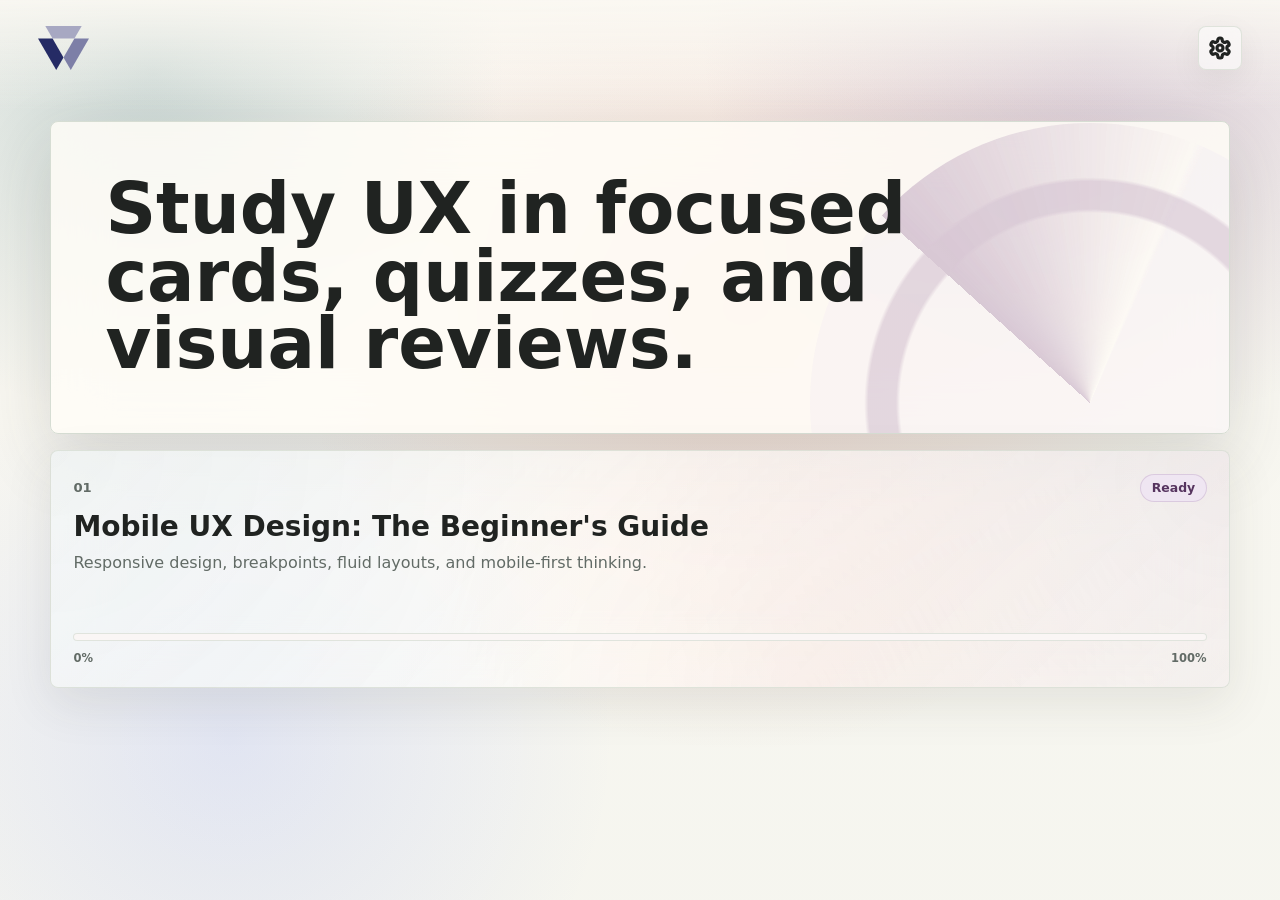
==== commit 94e161cf: "Tone down summary color and gear size" ====
--- a/index.html
+++ b/index.html
@@ -7,7 +7,7 @@
     <title>UX Study App</title>
     <link rel="icon" href="assets/app-icon.svg" type="image/svg+xml" />
     <link rel="manifest" href="manifest.json" />
-    <link rel="stylesheet" href="style.css?v=19" />
+    <link rel="stylesheet" href="style.css?v=20" />
   </head>
   <body data-page="dashboard">
     <header class="app-topbar simple-topbar">
@@ -30,7 +30,7 @@
       <section class="course-grid" data-course-grid aria-label="Courses">
         <a
           class="course-card"
-          href="courses/course-03-mobile-ux-design.html?v=19"
+          href="courses/course-03-mobile-ux-design.html?v=20"
           data-course-card
           data-course-id="course-03"
           data-total-cards="12"
@@ -100,6 +100,6 @@
       </div>
     </aside>
 
-    <script src="app.js?v=19"></script>
+    <script src="app.js?v=20"></script>
   </body>
 </html>
--- a/style.css
+++ b/style.css
@@ -9,7 +9,7 @@
   --border: #d6ddd3;
   --primary: #7b4c86;
   --primary-strong: #56345f;
-  --summary-color: #8f5a9a;
+  --summary-color: #6f5c76;
   --primary-soft: #eadff0;
   --accent: #28666e;
   --accent-2: #d8644f;
@@ -33,7 +33,7 @@
   --border: #3a453f;
   --primary: #c391d2;
   --primary-strong: #ead8f0;
-  --summary-color: #d7a3e4;
+  --summary-color: #c7aecf;
   --primary-soft: #392442;
   --accent: #8dcfca;
   --accent-2: #f18b79;
@@ -45,7 +45,7 @@
 [data-accent="teal"] {
   --primary: #7b4c86;
   --primary-strong: #56345f;
-  --summary-color: #8f5a9a;
+  --summary-color: #6f5c76;
   --primary-soft: #eadff0;
   --accent: #28666e;
   --accent-2: #d8644f;
@@ -54,7 +54,7 @@
 [data-accent="navy"] {
   --primary: #244f95;
   --primary-strong: #15345f;
-  --summary-color: #2f65b7;
+  --summary-color: #536c91;
   --primary-soft: #dfe8f8;
   --accent: #a84272;
   --accent-2: #d8a34f;
@@ -63,7 +63,7 @@
 [data-accent="plum"] {
   --primary: #8a4f92;
   --primary-strong: #5f3568;
-  --summary-color: #a75bb5;
+  --summary-color: #7c6384;
   --primary-soft: #f0e0f2;
   --accent: #d15e73;
   --accent-2: #2f7d6d;
@@ -72,7 +72,7 @@
 [data-accent="green"] {
   --primary: #2f7d57;
   --primary-strong: #1d5238;
-  --summary-color: #2f8a62;
+  --summary-color: #4e7562;
   --primary-soft: #dceee4;
   --accent: #765aa6;
   --accent-2: #c46d3a;
@@ -81,7 +81,7 @@
 [data-accent="ocean"] {
   --primary: #0f67ff;
   --primary-strong: #063a98;
-  --summary-color: #2876c9;
+  --summary-color: #4e769f;
   --primary-soft: #dce8ff;
   --accent: #00a6a6;
   --accent-2: #77d6ff;
@@ -90,7 +90,7 @@
 [data-accent="sunset"] {
   --primary: #ef6a3a;
   --primary-strong: #963412;
-  --summary-color: #c96545;
+  --summary-color: #9a6a58;
   --primary-soft: #fde4d8;
   --accent: #8d4bb3;
   --accent-2: #f3b13d;
@@ -99,7 +99,7 @@
 [data-accent="candy"] {
   --primary: #ec4899;
   --primary-strong: #9d174d;
-  --summary-color: #c7478b;
+  --summary-color: #9a6682;
   --primary-soft: #fce7f3;
   --accent: #7c3aed;
   --accent-2: #22d3ee;
@@ -108,7 +108,7 @@
 [data-accent="mono-blue"] {
   --primary: #0f67ff;
   --primary-strong: #050505;
-  --summary-color: #245ed1;
+  --summary-color: #4e6eaa;
   --primary-soft: #e8e8e8;
   --accent: #050505;
   --accent-2: #0f67ff;
@@ -307,10 +307,10 @@
 
 .gear-symbol {
   display: block;
-  width: 34px;
-  height: 34px;
+  width: 24px;
+  height: 24px;
   stroke: currentColor;
-  stroke-width: 3;
+  stroke-width: 3.2;
   fill: none;
   stroke-linecap: round;
   stroke-linejoin: round;
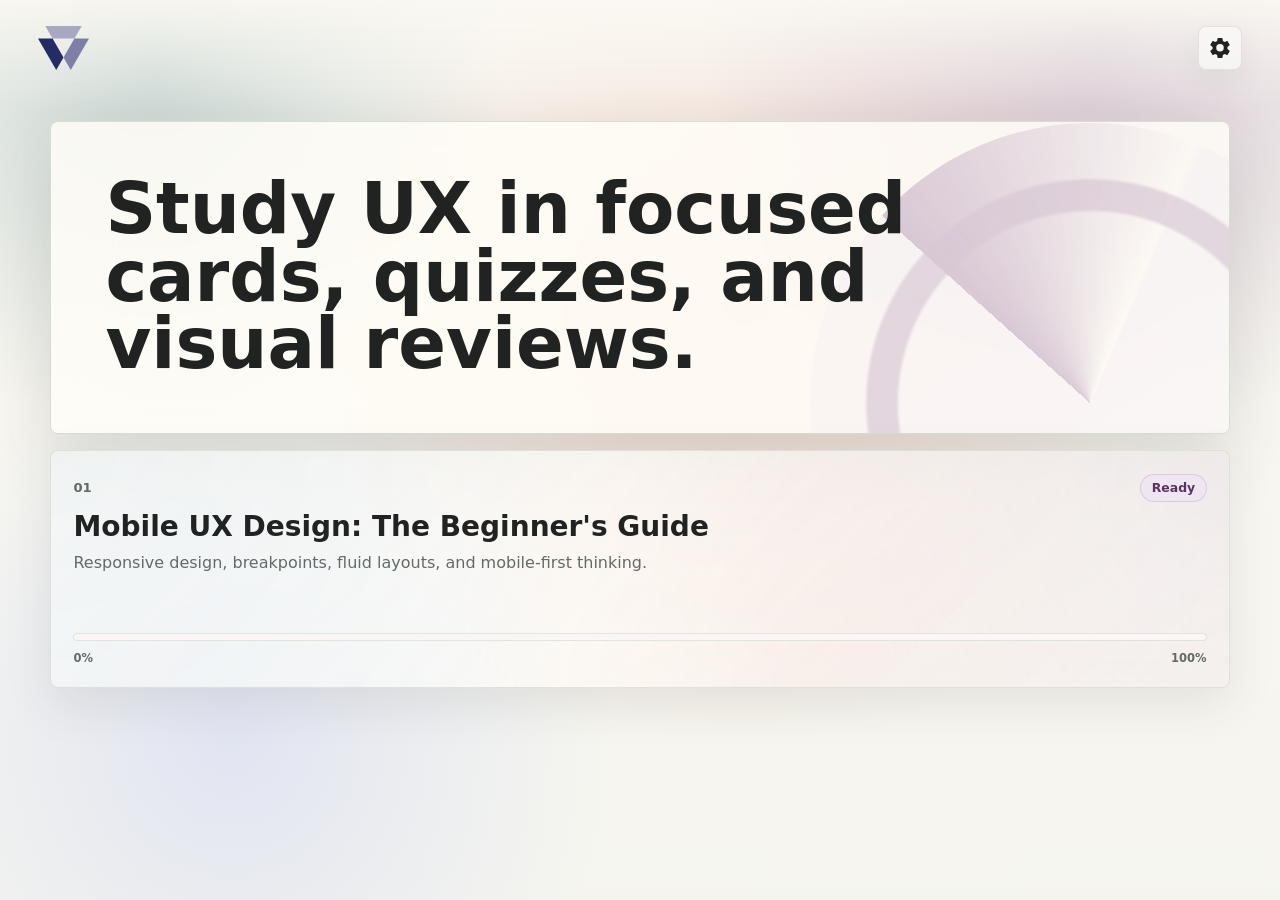
==== commit 5fa96d92: "Restore smaller solid gear icon" ====
--- a/index.html
+++ b/index.html
@@ -7,16 +7,13 @@
     <title>UX Study App</title>
     <link rel="icon" href="assets/app-icon.svg" type="image/svg+xml" />
     <link rel="manifest" href="manifest.json" />
-    <link rel="stylesheet" href="style.css?v=20" />
+    <link rel="stylesheet" href="style.css?v=21" />
   </head>
   <body data-page="dashboard">
     <header class="app-topbar simple-topbar">
       <img class="home-logo" src="assets/Logo.svg" alt="GK" style="height:44px;width:auto;display:block;object-fit:contain;" />
       <button class="icon-button" type="button" data-open-settings aria-label="Open settings">
-        <svg class="gear-symbol" aria-hidden="true" viewBox="0 0 24 24">
-          <path d="M12.22 2h-.44a2 2 0 0 0-2 2v.18a2 2 0 0 1-1 1.73l-.43.25a2 2 0 0 1-2 0l-.15-.08a2 2 0 0 0-2.73.73l-.22.38a2 2 0 0 0 .73 2.73l.15.1a2 2 0 0 1 1 1.72v.51a2 2 0 0 1-1 1.74l-.15.09a2 2 0 0 0-.73 2.73l.22.38a2 2 0 0 0 2.73.73l.15-.08a2 2 0 0 1 2 0l.43.25a2 2 0 0 1 1 1.73V20a2 2 0 0 0 2 2h.44a2 2 0 0 0 2-2v-.18a2 2 0 0 1 1-1.73l.43-.25a2 2 0 0 1 2 0l.15.08a2 2 0 0 0 2.73-.73l.22-.38a2 2 0 0 0-.73-2.73l-.15-.09a2 2 0 0 1-1-1.74v-.5a2 2 0 0 1 1-1.74l.15-.09a2 2 0 0 0 .73-2.73l-.22-.38a2 2 0 0 0-2.73-.73l-.15.08a2 2 0 0 1-2 0l-.43-.25a2 2 0 0 1-1-1.73V4a2 2 0 0 0-2-2z"></path>
-          <circle cx="12" cy="12" r="3"></circle>
-        </svg>
+        <span class="gear-symbol" aria-hidden="true"></span>
       </button>
     </header>
 
@@ -30,7 +27,7 @@
       <section class="course-grid" data-course-grid aria-label="Courses">
         <a
           class="course-card"
-          href="courses/course-03-mobile-ux-design.html?v=20"
+          href="courses/course-03-mobile-ux-design.html?v=21"
           data-course-card
           data-course-id="course-03"
           data-total-cards="12"
@@ -100,6 +97,6 @@
       </div>
     </aside>
 
-    <script src="app.js?v=20"></script>
+    <script src="app.js?v=21"></script>
   </body>
 </html>
--- a/style.css
+++ b/style.css
@@ -309,11 +309,9 @@
   display: block;
   width: 24px;
   height: 24px;
-  stroke: currentColor;
-  stroke-width: 3.2;
-  fill: none;
-  stroke-linecap: round;
-  stroke-linejoin: round;
+  background: currentColor;
+  mask: url("data:image/svg+xml,%3Csvg viewBox='0 0 24 24' xmlns='http://www.w3.org/2000/svg'%3E%3Cpath fill='black' d='M19.43 12.98c.04-.32.07-.65.07-.98s-.02-.66-.07-.98l2.11-1.65c.19-.15.24-.42.12-.64l-2-3.46c-.12-.22-.37-.31-.6-.22l-2.49 1a7.28 7.28 0 0 0-1.69-.98L14.5 2.42A.5.5 0 0 0 14 2h-4a.5.5 0 0 0-.5.42L9.12 5.07c-.61.24-1.18.56-1.69.98l-2.49-1a.5.5 0 0 0-.6.22l-2 3.46a.5.5 0 0 0 .12.64l2.11 1.65a7.93 7.93 0 0 0 0 1.96l-2.11 1.65a.5.5 0 0 0-.12.64l2 3.46c.12.22.37.31.6.22l2.49-1c.51.4 1.08.73 1.69.98l.38 2.65c.04.24.25.42.5.42h4c.25 0 .46-.18.5-.42l.38-2.65c.61-.24 1.18-.56 1.69-.98l2.49 1c.23.08.48 0 .6-.22l2-3.46a.5.5 0 0 0-.12-.64l-2.11-1.65ZM12 15.5A3.5 3.5 0 1 1 12 8a3.5 3.5 0 0 1 0 7.5Z'/%3E%3C/svg%3E") center / contain no-repeat;
+  -webkit-mask: url("data:image/svg+xml,%3Csvg viewBox='0 0 24 24' xmlns='http://www.w3.org/2000/svg'%3E%3Cpath fill='black' d='M19.43 12.98c.04-.32.07-.65.07-.98s-.02-.66-.07-.98l2.11-1.65c.19-.15.24-.42.12-.64l-2-3.46c-.12-.22-.37-.31-.6-.22l-2.49 1a7.28 7.28 0 0 0-1.69-.98L14.5 2.42A.5.5 0 0 0 14 2h-4a.5.5 0 0 0-.5.42L9.12 5.07c-.61.24-1.18.56-1.69.98l-2.49-1a.5.5 0 0 0-.6.22l-2 3.46a.5.5 0 0 0 .12.64l2.11 1.65a7.93 7.93 0 0 0 0 1.96l-2.11 1.65a.5.5 0 0 0-.12.64l2 3.46c.12.22.37.31.6.22l2.49-1c.51.4 1.08.73 1.69.98l.38 2.65c.04.24.25.42.5.42h4c.25 0 .46-.18.5-.42l.38-2.65c.61-.24 1.18-.56 1.69-.98l2.49 1c.23.08.48 0 .6-.22l2-3.46a.5.5 0 0 0-.12-.64l-2.11-1.65ZM12 15.5A3.5 3.5 0 1 1 12 8a3.5 3.5 0 0 1 0 7.5Z'/%3E%3C/svg%3E") center / contain no-repeat;
 }
 
 .shell,
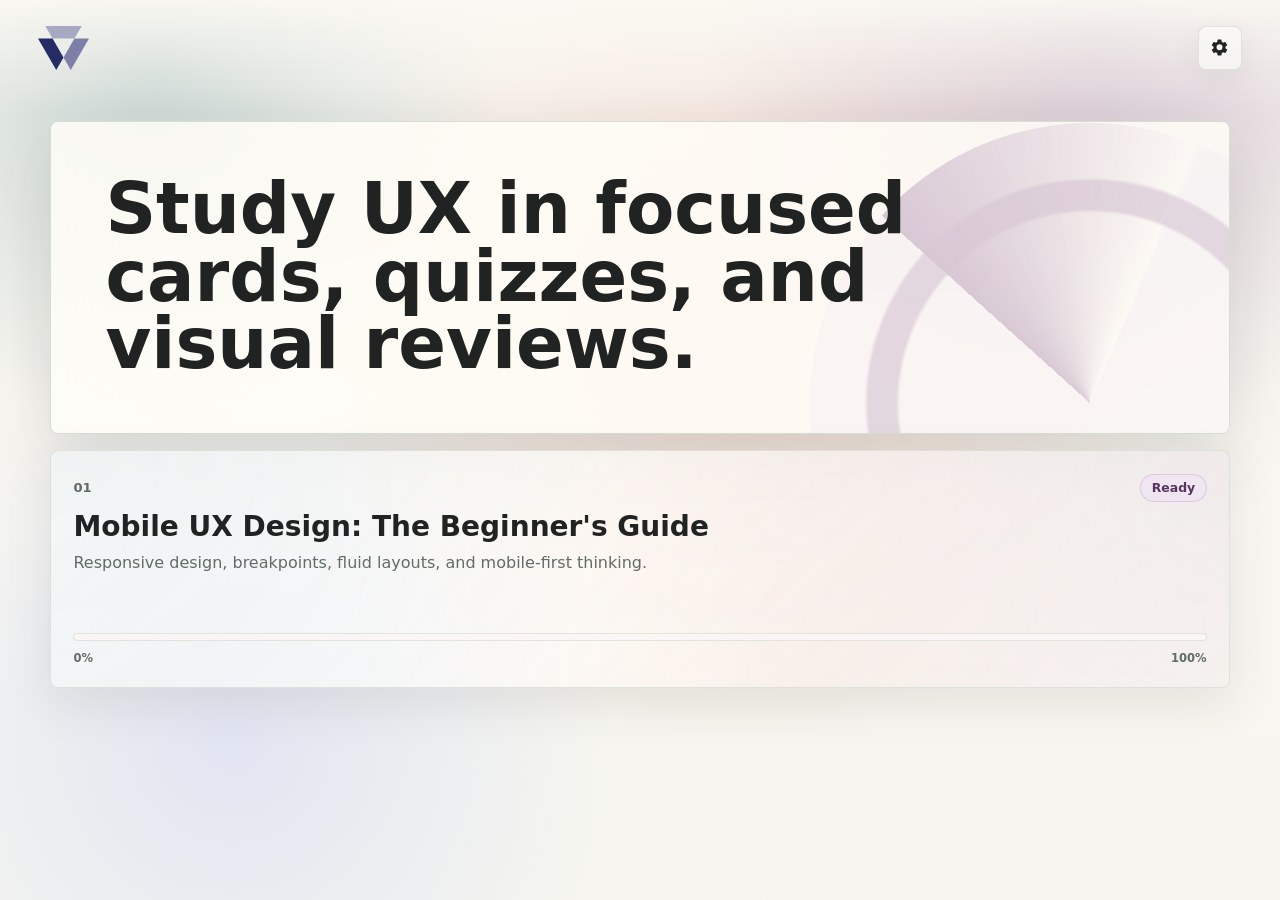
==== commit b731c811: "Shrink solid gear icon" ====
--- a/index.html
+++ b/index.html
@@ -7,7 +7,7 @@
     <title>UX Study App</title>
     <link rel="icon" href="assets/app-icon.svg" type="image/svg+xml" />
     <link rel="manifest" href="manifest.json" />
-    <link rel="stylesheet" href="style.css?v=21" />
+    <link rel="stylesheet" href="style.css?v=22" />
   </head>
   <body data-page="dashboard">
     <header class="app-topbar simple-topbar">
@@ -27,7 +27,7 @@
       <section class="course-grid" data-course-grid aria-label="Courses">
         <a
           class="course-card"
-          href="courses/course-03-mobile-ux-design.html?v=21"
+          href="courses/course-03-mobile-ux-design.html?v=22"
           data-course-card
           data-course-id="course-03"
           data-total-cards="12"
@@ -97,6 +97,6 @@
       </div>
     </aside>
 
-    <script src="app.js?v=21"></script>
+    <script src="app.js?v=22"></script>
   </body>
 </html>
--- a/style.css
+++ b/style.css
@@ -307,8 +307,8 @@
 
 .gear-symbol {
   display: block;
-  width: 24px;
-  height: 24px;
+  width: 19px;
+  height: 19px;
   background: currentColor;
   mask: url("data:image/svg+xml,%3Csvg viewBox='0 0 24 24' xmlns='http://www.w3.org/2000/svg'%3E%3Cpath fill='black' d='M19.43 12.98c.04-.32.07-.65.07-.98s-.02-.66-.07-.98l2.11-1.65c.19-.15.24-.42.12-.64l-2-3.46c-.12-.22-.37-.31-.6-.22l-2.49 1a7.28 7.28 0 0 0-1.69-.98L14.5 2.42A.5.5 0 0 0 14 2h-4a.5.5 0 0 0-.5.42L9.12 5.07c-.61.24-1.18.56-1.69.98l-2.49-1a.5.5 0 0 0-.6.22l-2 3.46a.5.5 0 0 0 .12.64l2.11 1.65a7.93 7.93 0 0 0 0 1.96l-2.11 1.65a.5.5 0 0 0-.12.64l2 3.46c.12.22.37.31.6.22l2.49-1c.51.4 1.08.73 1.69.98l.38 2.65c.04.24.25.42.5.42h4c.25 0 .46-.18.5-.42l.38-2.65c.61-.24 1.18-.56 1.69-.98l2.49 1c.23.08.48 0 .6-.22l2-3.46a.5.5 0 0 0-.12-.64l-2.11-1.65ZM12 15.5A3.5 3.5 0 1 1 12 8a3.5 3.5 0 0 1 0 7.5Z'/%3E%3C/svg%3E") center / contain no-repeat;
   -webkit-mask: url("data:image/svg+xml,%3Csvg viewBox='0 0 24 24' xmlns='http://www.w3.org/2000/svg'%3E%3Cpath fill='black' d='M19.43 12.98c.04-.32.07-.65.07-.98s-.02-.66-.07-.98l2.11-1.65c.19-.15.24-.42.12-.64l-2-3.46c-.12-.22-.37-.31-.6-.22l-2.49 1a7.28 7.28 0 0 0-1.69-.98L14.5 2.42A.5.5 0 0 0 14 2h-4a.5.5 0 0 0-.5.42L9.12 5.07c-.61.24-1.18.56-1.69.98l-2.49-1a.5.5 0 0 0-.6.22l-2 3.46a.5.5 0 0 0 .12.64l2.11 1.65a7.93 7.93 0 0 0 0 1.96l-2.11 1.65a.5.5 0 0 0-.12.64l2 3.46c.12.22.37.31.6.22l2.49-1c.51.4 1.08.73 1.69.98l.38 2.65c.04.24.25.42.5.42h4c.25 0 .46-.18.5-.42l.38-2.65c.61-.24 1.18-.56 1.69-.98l2.49 1c.23.08.48 0 .6-.22l2-3.46a.5.5 0 0 0-.12-.64l-2.11-1.65ZM12 15.5A3.5 3.5 0 1 1 12 8a3.5 3.5 0 0 1 0 7.5Z'/%3E%3C/svg%3E") center / contain no-repeat;
